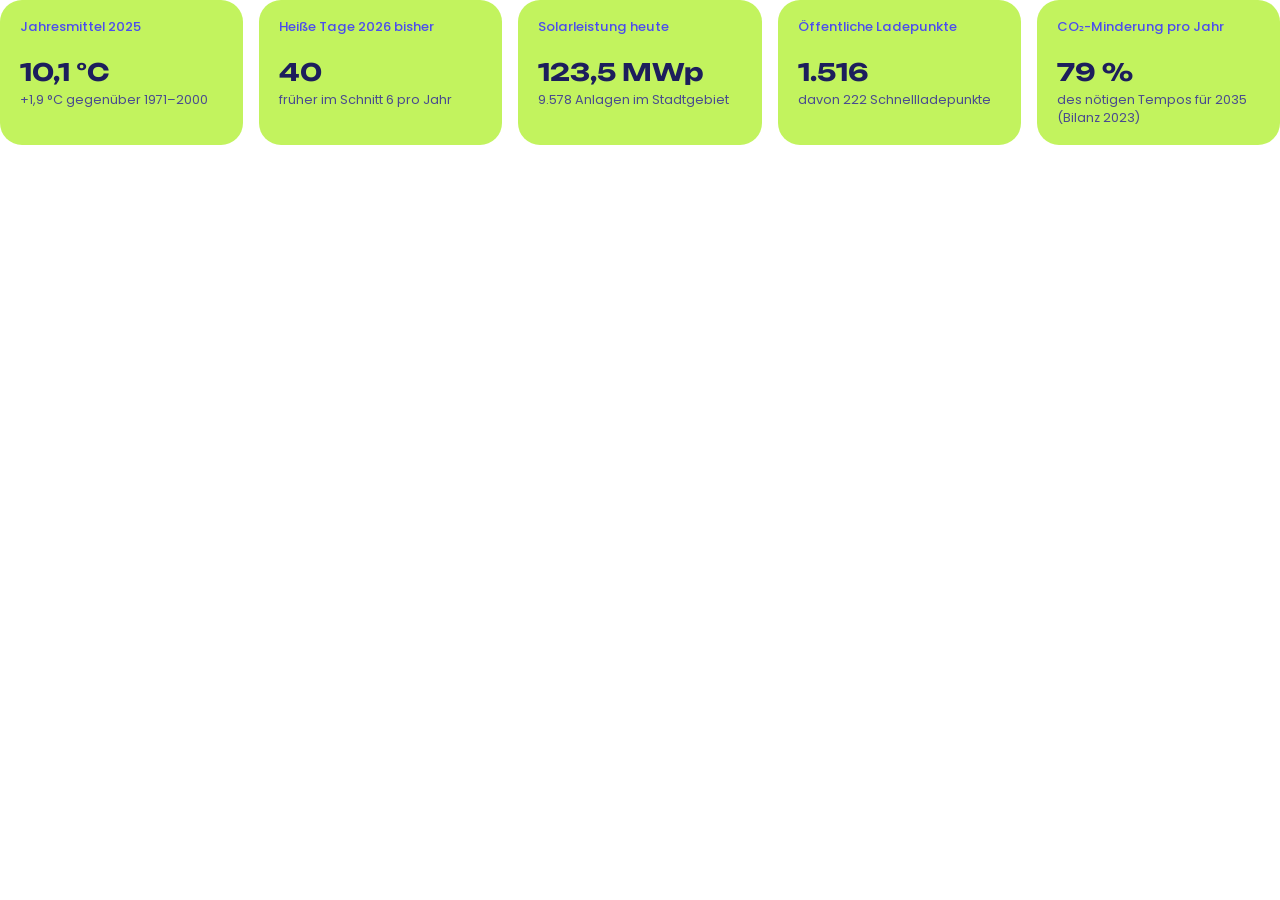
==== einbetten.html @ e8312872 "Frontend im 2035-CI: Übersicht, vier Themenseiten, einbettbare Bausteine Statische Seiten ohne Build" ====
<!DOCTYPE html>
<html lang="de">
<head>
<meta charset="UTF-8">
<meta name="viewport" content="width=device-width, initial-scale=1">
<meta http-equiv="Content-Security-Policy" content="default-src 'self'; script-src 'self' 'unsafe-inline'; style-src 'self' 'unsafe-inline'; img-src 'self' data:; font-src 'self'; base-uri 'self'">
<title>Klimadashboard Ingolstadt – Baustein</title>
<meta name="description" content="Einzelner Baustein des Klimadashboards Ingolstadt zum Einbetten.">
<link rel="stylesheet" href="assets/style.css">
<link rel="icon" href="data:image/svg+xml,%3Csvg xmlns='http://www.w3.org/2000/svg' viewBox='0 0 64 64'%3E%3Crect width='64' height='64' rx='16' fill='%234c4dee'/%3E%3Ctext x='32' y='42' font-family='Arial' font-weight='700' font-size='26' text-anchor='middle' fill='%23e0fa7a'%3E35%C2%B0%3C/text%3E%3C/svg%3E">
</head>
<body>
<main>
  <div id="modul"></div>
</main>
<script src="assets/vendor/echarts.min.js"></script>
<script src="data/klima.js"></script>
<script src="data/wetter.js"></script>
<script src="assets/kd.js"></script>
<script>Klimadashboard.einbetten();</script>
</body>
</html>
---- assets/style.css ----
/* Klimadashboard Ingolstadt – Gestaltung nach dem CI von 2035.de
   Farben und Schriften aus dem Avada-Theme von 2035.de (Global Colors /
   Typography). Schriften liegen lokal, damit keine Anfrage an Google geht. */

@font-face { font-family: "Unbounded"; font-weight: 600; font-display: swap; src: url("fonts/unbounded-latin-600-normal.woff2") format("woff2"); }
@font-face { font-family: "Unbounded"; font-weight: 700; font-display: swap; src: url("fonts/unbounded-latin-700-normal.woff2") format("woff2"); }
@font-face { font-family: "Poppins"; font-weight: 400; font-display: swap; src: url("fonts/poppins-latin-400-normal.woff2") format("woff2"); }
@font-face { font-family: "Poppins"; font-weight: 500; font-display: swap; src: url("fonts/poppins-latin-500-normal.woff2") format("woff2"); }
@font-face { font-family: "Poppins"; font-weight: 600; font-display: swap; src: url("fonts/poppins-latin-600-normal.woff2") format("woff2"); }

:root {
  /* 2035.de awb-color1 … 8 */
  --dunkel: #212121;
  --gelb: #f0be50;
  --grau: #f2f3f5;
  --orange: #e65c2a;
  --blau: #4c4dee;
  --lila: #974cda;
  --gruen: #c2f35e;
  --hellgruen: #e0fa7a;

  --text: var(--blau);
  --text-dunkel: #1d1e5c;
  --text-leise: #4a4b8f;
  --hintergrund: var(--hellgruen);
  --karte: var(--gruen);
  --flaeche: #ffffff;
  --rand: rgba(76, 77, 238, .18);

  --font-titel: "Unbounded", Arial, Helvetica, sans-serif;
  --font-text: "Poppins", Arial, Helvetica, sans-serif;
  --rund-gross: 40px;
  --rund: 22px;
}

*, *::before, *::after { box-sizing: border-box; margin: 0; padding: 0; }
html { -webkit-text-size-adjust: 100%; }
body {
  font-family: var(--font-text); color: var(--text); background: var(--hintergrund);
  font-size: 17px; line-height: 1.6; -webkit-font-smoothing: antialiased;
}
a { color: inherit; }
a:focus-visible, button:focus-visible, [tabindex]:focus-visible {
  outline: 3px solid var(--dunkel); outline-offset: 3px; border-radius: 6px;
}
.huelle { max-width: 1180px; margin: 0 auto; padding: 0 24px; }
.sr-only {
  position: absolute; width: 1px; height: 1px; padding: 0; margin: -1px;
  overflow: hidden; clip: rect(0,0,0,0); white-space: nowrap; border: 0;
}

/* ---------- Kopf ---------- */
.kopf { padding: 22px 0 10px; }
.kopf .huelle { display: flex; align-items: center; gap: 18px; flex-wrap: wrap; }
.marke {
  font-family: var(--font-titel); font-weight: 700; font-size: 1.05rem; line-height: 1.05;
  color: var(--dunkel); text-decoration: none; letter-spacing: -.01em;
}
.marke small { display: block; font-family: var(--font-text); font-weight: 500; font-size: .72rem; color: var(--text-leise); letter-spacing: 0; }
.kopf-platz { margin-left: auto; }
.prototyp {
  font-size: .72rem; font-weight: 600; text-transform: uppercase; letter-spacing: .06em;
  background: var(--dunkel); color: var(--hellgruen); border-radius: 999px; padding: 4px 12px;
}

/* ---------- Seitenkopf ---------- */
.held { padding: 34px 0 10px; }
h1 {
  font-family: var(--font-titel); font-weight: 700; font-size: clamp(2rem, 5.2vw, 3.4rem);
  line-height: 1.05; letter-spacing: -.02em; max-width: 16ch; margin-bottom: 22px;
}
.einleitung { font-size: clamp(1.05rem, 2vw, 1.25rem); max-width: 46ch; margin-bottom: 28px; }
h2 {
  font-family: var(--font-titel); font-weight: 700; font-size: clamp(1.45rem, 3vw, 2rem);
  line-height: 1.15; letter-spacing: -.01em; margin: 0 0 14px;
}
h3 {
  font-family: var(--font-titel); font-weight: 600; font-size: 1.08rem; line-height: 1.25;
  margin: 0 0 6px;
}
p { max-width: 68ch; }

/* ---------- Themen-Navigation (Pillen wie auf 2035.de) ---------- */
.themen { display: flex; flex-wrap: wrap; gap: 12px; margin: 0 0 8px; }
.pille {
  font-family: var(--font-titel); font-weight: 600; font-size: .95rem; text-decoration: none;
  background: var(--blau); color: #fff; border-radius: 999px; padding: 13px 26px;
  border: 2px solid var(--blau); transition: background .15s ease, color .15s ease;
}
.pille:hover { background: var(--dunkel); border-color: var(--dunkel); }
.pille[aria-current="page"] { background: transparent; color: var(--blau); }
@media (max-width: 600px) {
  .themen { gap: 8px; }
  .pille { font-size: .8rem; padding: 9px 16px; }
}

/* ---------- Abschnitte und Raster ---------- */
.abschnitt { padding: 44px 0 8px; }
.abschnitt > .huelle > p { margin-bottom: 18px; }
.raster { display: grid; gap: 22px; grid-template-columns: repeat(12, 1fr); }
.raster > * { grid-column: span 12; min-width: 0; }
@media (min-width: 860px) {
  .b4 { grid-column: span 4; }
  .b5 { grid-column: span 5; }
  .b6 { grid-column: span 6; }
  .b7 { grid-column: span 7; }
  .b8 { grid-column: span 8; }
}

.karte {
  background: var(--karte); border-radius: var(--rund-gross); padding: 30px 32px 28px;
}
.karte.weiss { background: var(--flaeche); }
.karte .unterzeile { font-size: .9rem; color: var(--text-leise); margin-bottom: 14px; }
.karte .fuss { font-size: .78rem; color: var(--text-leise); margin-top: 12px; line-height: 1.5; }
.karte .fuss a { color: var(--text-dunkel); }
@media (max-width: 600px) {
  .karte { border-radius: 28px; padding: 22px 18px 20px; }
}

/* Kachel als Link zur Themenseite */
a.karte { display: block; text-decoration: none; transition: transform .15s ease; }
a.karte:hover { transform: translateY(-3px); }
.weiter { font-family: var(--font-titel); font-weight: 600; font-size: .85rem; margin-top: 10px; display: inline-block; }

/* ---------- Kennzahlen ---------- */
.kennzahlen { display: grid; gap: 16px; grid-template-columns: repeat(auto-fit, minmax(200px, 1fr)); }
.kennzahl { background: var(--karte); border-radius: var(--rund); padding: 18px 20px 18px; }
.kennzahl .k-label { font-size: .82rem; font-weight: 500; line-height: 1.35; min-height: 2.7em; }
.kennzahl .k-wert {
  font-family: var(--font-titel); font-weight: 700; font-size: 1.5rem; line-height: 1.15;
  margin: 6px 0 4px; color: var(--text-dunkel); white-space: nowrap;
}
.kennzahl .k-unter { font-size: .8rem; color: var(--text-leise); line-height: 1.4; }

/* ---------- Diagramme ---------- */
.diagramm { width: 100%; height: 340px; }
.diagramm.klein { height: 220px; }
.diagramm.hoch { height: 420px; }
.umschalter { display: flex; flex-wrap: wrap; gap: 8px; margin: 0 0 12px; }
.umschalter button {
  font: inherit; font-size: .85rem; font-weight: 500; cursor: pointer;
  background: transparent; color: var(--blau); border: 2px solid var(--blau);
  border-radius: 999px; padding: 5px 14px;
}
.umschalter button[aria-pressed="true"] { background: var(--blau); color: #fff; }

/* Fortschrittsbalken */
.balken-zeile { margin: 10px 0 14px; }
.balken-zeile .b-text { display: flex; justify-content: space-between; gap: 12px; font-size: .9rem; margin-bottom: 6px; }
.balken-zeile .b-text strong { font-family: var(--font-titel); font-weight: 600; color: var(--text-dunkel); }
.balken { height: 18px; border-radius: 999px; background: rgba(76, 77, 238, .14); overflow: hidden; }
.balken span { display: block; height: 100%; border-radius: 999px; background: var(--blau); }
.balken.soll span { background: var(--dunkel); }

/* Wetter */
.wetter { display: flex; align-items: center; gap: 22px; flex-wrap: wrap; }
.wetter-temp { font-family: var(--font-titel); font-weight: 700; font-size: 3.2rem; line-height: 1; color: var(--text-dunkel); }
.wetter-werte { display: grid; grid-template-columns: auto auto; gap: 2px 16px; font-size: .88rem; }
.wetter-werte dt { color: var(--text-leise); }
.wetter-werte dd { font-weight: 600; }
.warnung { background: var(--orange); color: #fff; border-radius: var(--rund); padding: 12px 16px; margin-top: 14px; font-size: .9rem; }
.warnung strong { font-family: var(--font-titel); font-weight: 600; }
.keine-warnung { margin-top: 14px; font-size: .88rem; }

/* Liste offener Daten */
.luecken { list-style: none; display: grid; gap: 10px; }
.luecken li { border: 2px dashed var(--blau); border-radius: var(--rund); padding: 12px 16px; font-size: .92rem; }
.luecken strong { font-family: var(--font-titel); font-weight: 600; font-size: .9rem; }

/* ---------- Fuss ---------- */
.seitenfuss { margin-top: 60px; padding: 36px 0 48px; background: var(--blau); color: #fff; font-size: .88rem; }
.seitenfuss a { color: #fff; }
.seitenfuss .huelle { display: grid; gap: 14px; }
.seitenfuss ul { list-style: none; display: grid; gap: 4px; }
.seitenfuss h2 { font-size: 1.1rem; margin-bottom: 6px; }
.hinweis-privat { font-size: .82rem; opacity: .9; max-width: 80ch; }

.ladehinweis { font-size: .9rem; color: var(--text-leise); }

/* ---------- Einbettung (einbetten.html) ---------- */
body.eingebettet { background: transparent; }
body.eingebettet .karte { margin: 0; }
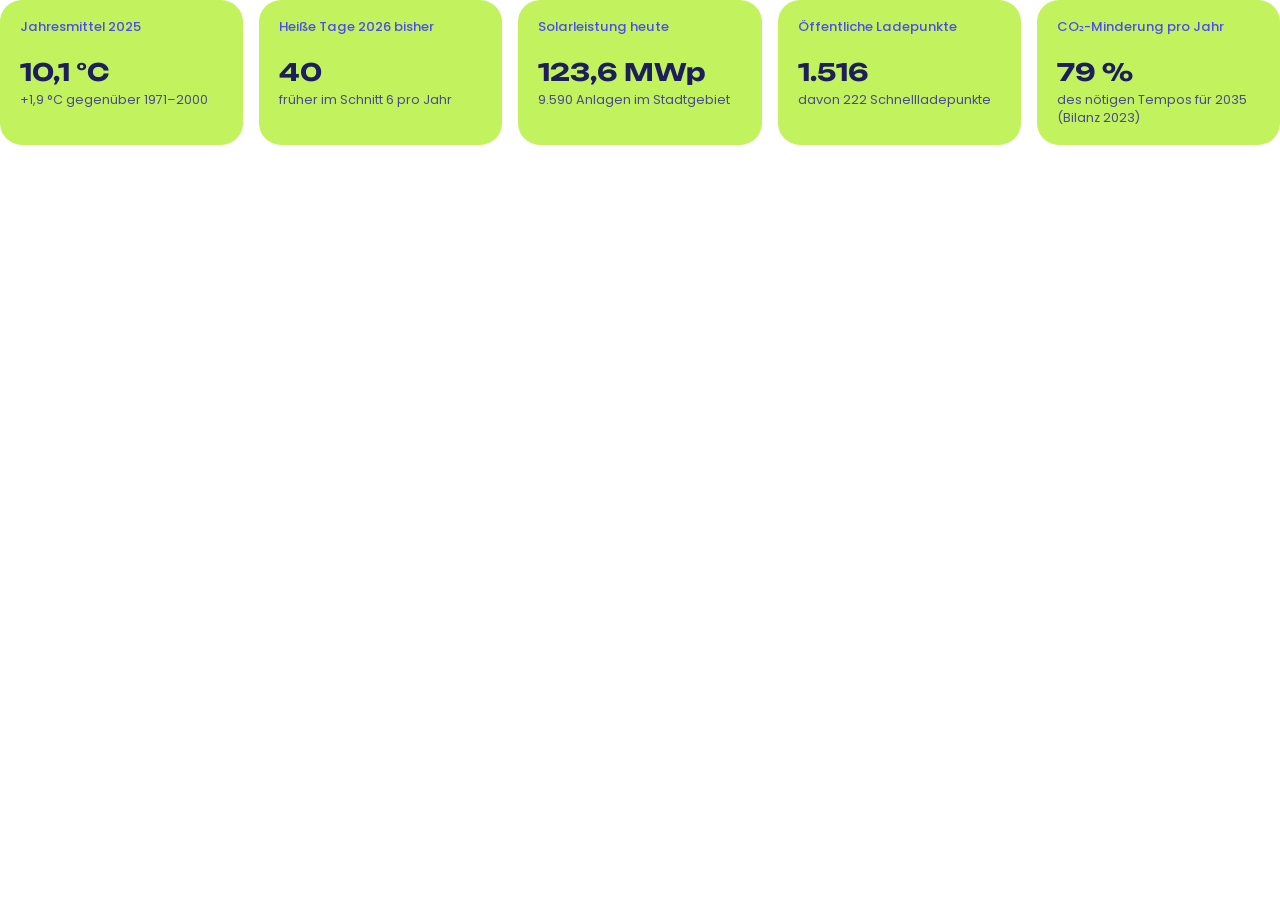
==== commit cdc06608: "Stadtdaten: Bilanz und Fahrplan der Stabsstelle Klima einlesen - scraper/stadt_einlesen.py liest die" ====
--- a/einbetten.html
+++ b/einbetten.html
@@ -6,7 +6,7 @@
 <meta http-equiv="Content-Security-Policy" content="default-src 'self'; script-src 'self' 'unsafe-inline'; style-src 'self' 'unsafe-inline'; img-src 'self' data:; font-src 'self'; base-uri 'self'">
 <title>Klimadashboard Ingolstadt – Baustein</title>
 <meta name="description" content="Einzelner Baustein des Klimadashboards Ingolstadt zum Einbetten.">
-<link rel="stylesheet" href="assets/style.css">
+<link rel="stylesheet" href="assets/style.css?v=3">
 <link rel="icon" href="data:image/svg+xml,%3Csvg xmlns='http://www.w3.org/2000/svg' viewBox='0 0 64 64'%3E%3Crect width='64' height='64' rx='16' fill='%234c4dee'/%3E%3Ctext x='32' y='42' font-family='Arial' font-weight='700' font-size='26' text-anchor='middle' fill='%23e0fa7a'%3E35%C2%B0%3C/text%3E%3C/svg%3E">
 </head>
 <body>
@@ -16,7 +16,7 @@
 <script src="assets/vendor/echarts.min.js"></script>
 <script src="data/klima.js"></script>
 <script src="data/wetter.js"></script>
-<script src="assets/kd.js"></script>
+<script src="assets/kd.js?v=4"></script>
 <script>Klimadashboard.einbetten();</script>
 </body>
 </html>
--- a/assets/style.css
+++ b/assets/style.css
@@ -124,7 +124,10 @@
 .weiter { font-family: var(--font-titel); font-weight: 600; font-size: .85rem; margin-top: 10px; display: inline-block; }
 
 /* ---------- Kennzahlen ---------- */
-.kennzahlen { display: grid; gap: 16px; grid-template-columns: repeat(auto-fit, minmax(200px, 1fr)); }
+/* Feste Spaltenzahl statt auto-fit: fuenf Kacheln sollen nie als 4 + 1 umbrechen. */
+.kennzahlen { display: grid; gap: 16px; grid-template-columns: repeat(2, 1fr); }
+@media (min-width: 700px) { .kennzahlen { grid-template-columns: repeat(3, 1fr); } }
+@media (min-width: 1100px) { .kennzahlen { grid-template-columns: repeat(5, 1fr); } }
 .kennzahl { background: var(--karte); border-radius: var(--rund); padding: 18px 20px 18px; }
 .kennzahl .k-label { font-size: .82rem; font-weight: 500; line-height: 1.35; min-height: 2.7em; }
 .kennzahl .k-wert {
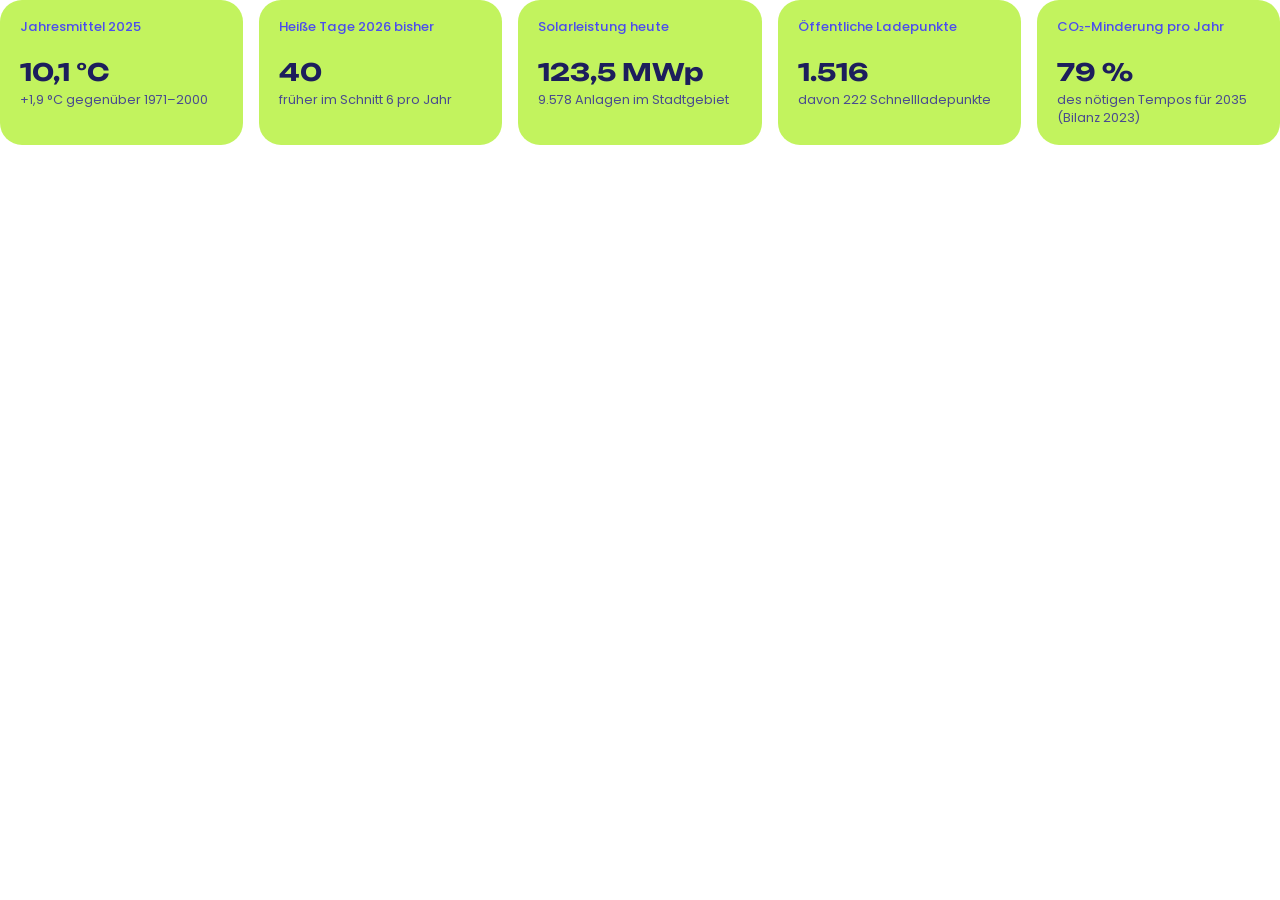
==== commit 7c06d159: "Wärme-Seite: Eignungsgebiete, Fernwärme, Heizungsarten, Neubau, Wärmepumpen Neue Seite waerme.html m" ====
--- a/einbetten.html
+++ b/einbetten.html
@@ -3,10 +3,11 @@
 <head>
 <meta charset="UTF-8">
 <meta name="viewport" content="width=device-width, initial-scale=1">
+<meta name="robots" content="noindex, nofollow">
 <meta http-equiv="Content-Security-Policy" content="default-src 'self'; script-src 'self' 'unsafe-inline'; style-src 'self' 'unsafe-inline'; img-src 'self' data:; font-src 'self'; base-uri 'self'">
 <title>Klimadashboard Ingolstadt – Baustein</title>
 <meta name="description" content="Einzelner Baustein des Klimadashboards Ingolstadt zum Einbetten.">
-<link rel="stylesheet" href="assets/style.css?v=3">
+<link rel="stylesheet" href="assets/style.css?v=4">
 <link rel="icon" href="data:image/svg+xml,%3Csvg xmlns='http://www.w3.org/2000/svg' viewBox='0 0 64 64'%3E%3Crect width='64' height='64' rx='16' fill='%234c4dee'/%3E%3Ctext x='32' y='42' font-family='Arial' font-weight='700' font-size='26' text-anchor='middle' fill='%23e0fa7a'%3E35%C2%B0%3C/text%3E%3C/svg%3E">
 </head>
 <body>
@@ -16,7 +17,7 @@
 <script src="assets/vendor/echarts.min.js"></script>
 <script src="data/klima.js"></script>
 <script src="data/wetter.js"></script>
-<script src="assets/kd.js?v=4"></script>
+<script src="assets/kd.js?v=7"></script>
 <script>Klimadashboard.einbetten();</script>
 </body>
 </html>
--- a/assets/style.css
+++ b/assets/style.css
@@ -140,6 +140,8 @@
 .diagramm { width: 100%; height: 340px; }
 .diagramm.klein { height: 220px; }
 .diagramm.hoch { height: 420px; }
+.diagramm.karte-hoch { height: 520px; }
+@media (max-width: 600px) { .diagramm.karte-hoch { height: 380px; } }
 .umschalter { display: flex; flex-wrap: wrap; gap: 8px; margin: 0 0 12px; }
 .umschalter button {
   font: inherit; font-size: .85rem; font-weight: 500; cursor: pointer;
@@ -184,3 +186,6 @@
 /* ---------- Einbettung (einbetten.html) ---------- */
 body.eingebettet { background: transparent; }
 body.eingebettet .karte { margin: 0; }
+
+.legende { list-style: none; margin: 0 0 8px; padding: 0; display: flex; flex-wrap: wrap; gap: 6px 18px; font-size: .85rem; }
+.legende .punkt { display: inline-block; width: 12px; height: 12px; border-radius: 3px; margin-right: 6px; vertical-align: -1px; }
